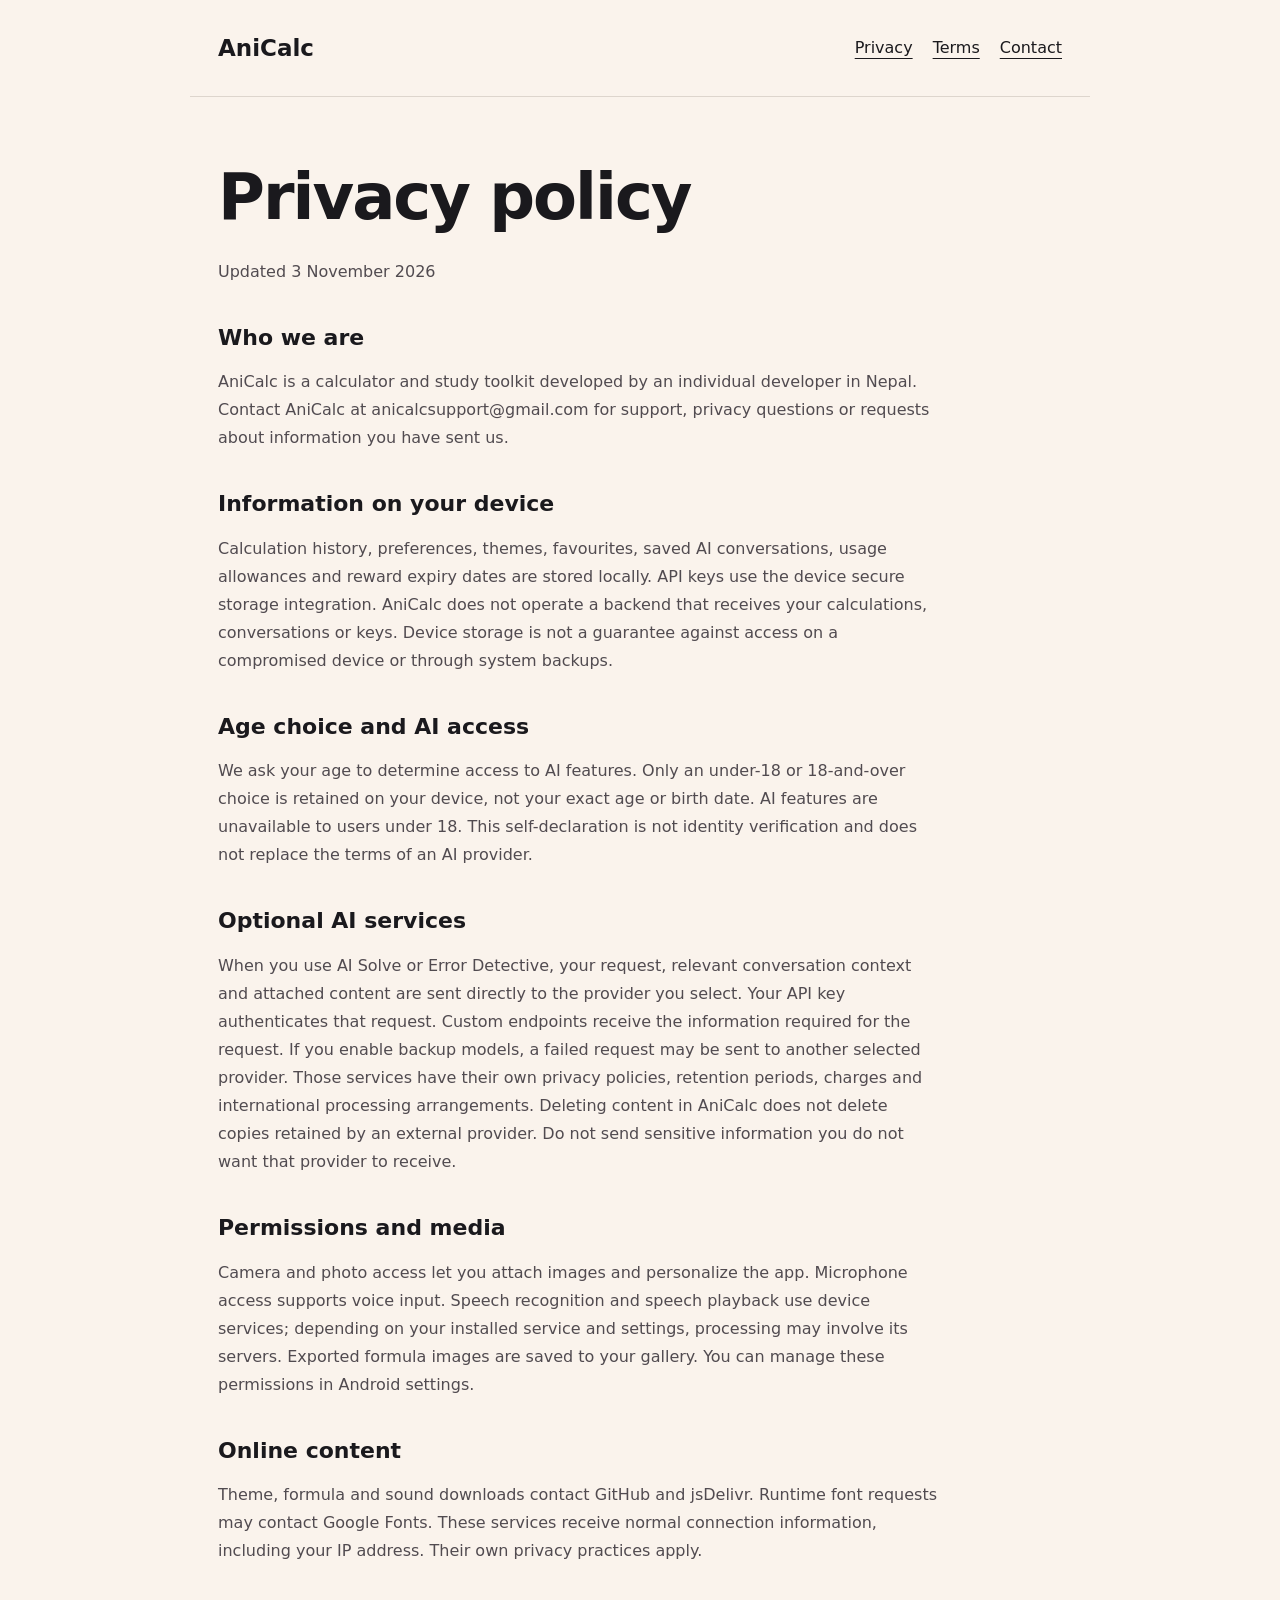
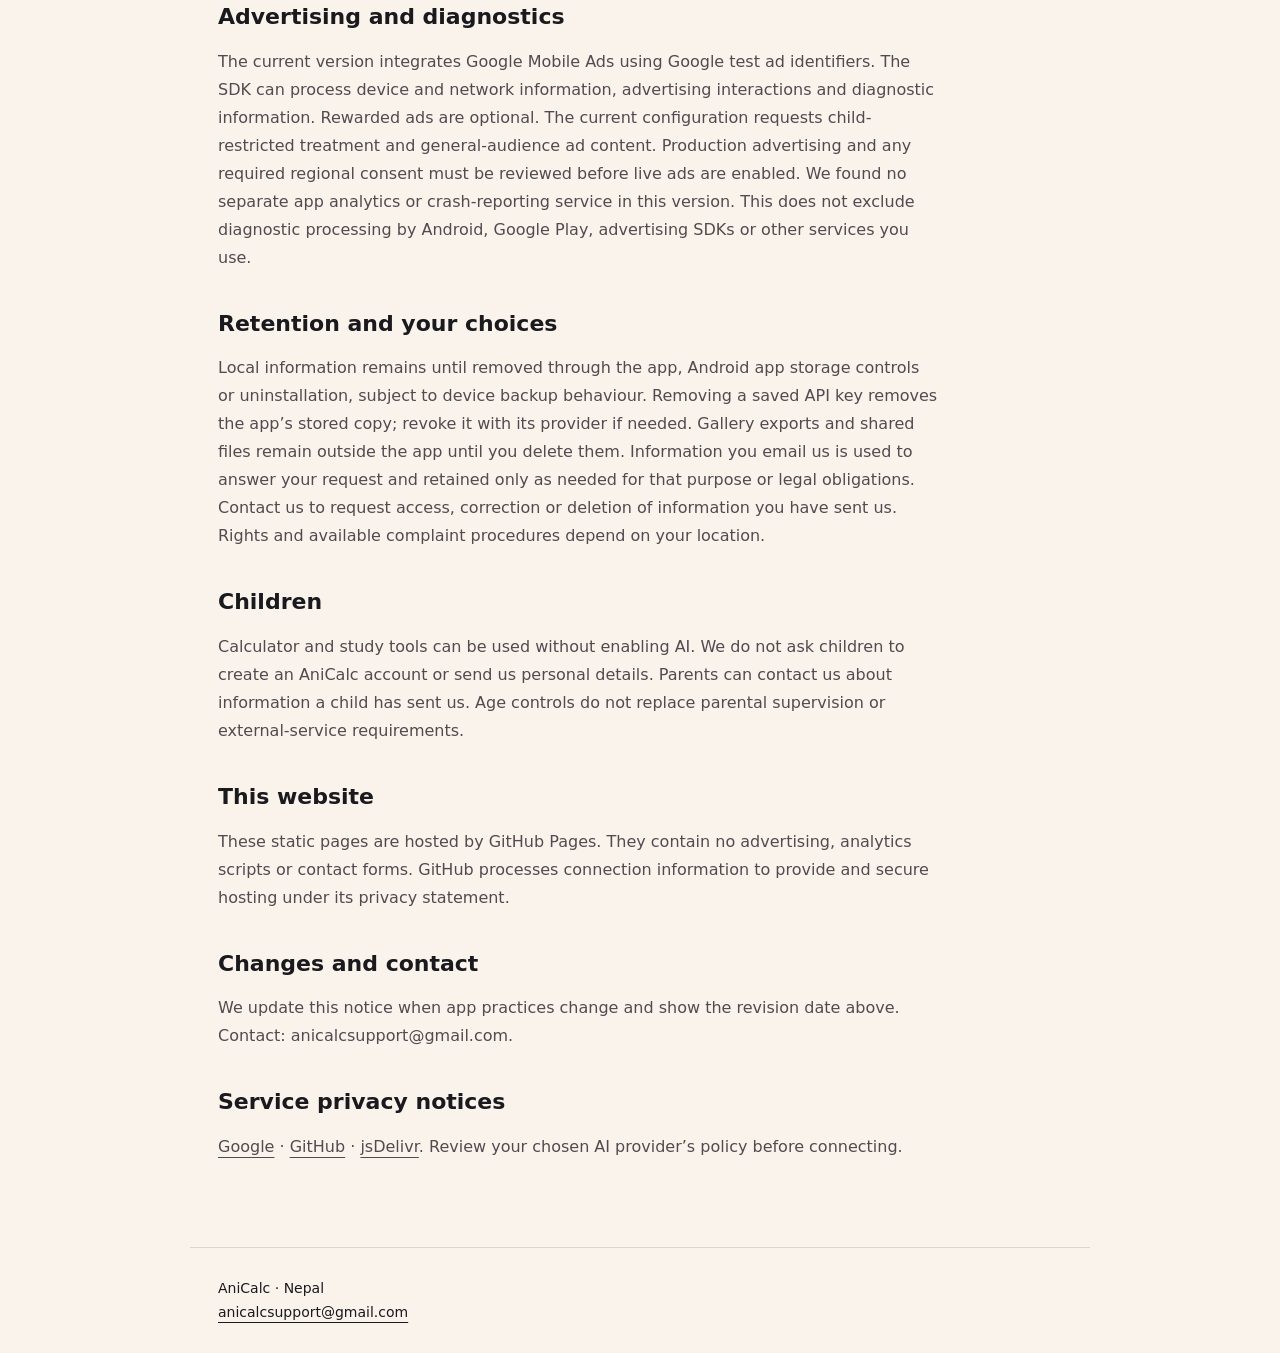
==== privacy.html @ 3dc08ce0 "Publish AniCalc legal and support pages" ====
<!doctype html><html lang="en"><head><meta charset="utf-8"><meta name="viewport" content="width=device-width,initial-scale=1"><title>Privacy policy | AniCalc</title><meta name="description" content="AniCalc privacy, terms and support"><link rel="stylesheet" href="style.css"></head><body><header><a href="index.html">AniCalc</a><nav aria-label="Main"><a href="privacy.html">Privacy</a><a href="terms.html">Terms</a><a href="mailto:anicalcsupport@gmail.com">Contact</a></nav></header><main><h1>Privacy policy</h1><p>Updated 3 November 2026</p><section><h2>Who we are</h2><p>AniCalc is a calculator and study toolkit developed by an individual developer in Nepal. Contact AniCalc at anicalcsupport@gmail.com for support, privacy questions or requests about information you have sent us.</p></section><section><h2>Information on your device</h2><p>Calculation history, preferences, themes, favourites, saved AI conversations, usage allowances and reward expiry dates are stored locally. API keys use the device secure storage integration. AniCalc does not operate a backend that receives your calculations, conversations or keys. Device storage is not a guarantee against access on a compromised device or through system backups.</p></section><section><h2>Age choice and AI access</h2><p>We ask your age to determine access to AI features. Only an under-18 or 18-and-over choice is retained on your device, not your exact age or birth date. AI features are unavailable to users under 18. This self-declaration is not identity verification and does not replace the terms of an AI provider.</p></section><section><h2>Optional AI services</h2><p>When you use AI Solve or Error Detective, your request, relevant conversation context and attached content are sent directly to the provider you select. Your API key authenticates that request. Custom endpoints receive the information required for the request. If you enable backup models, a failed request may be sent to another selected provider. Those services have their own privacy policies, retention periods, charges and international processing arrangements. Deleting content in AniCalc does not delete copies retained by an external provider. Do not send sensitive information you do not want that provider to receive.</p></section><section><h2>Permissions and media</h2><p>Camera and photo access let you attach images and personalize the app. Microphone access supports voice input. Speech recognition and speech playback use device services; depending on your installed service and settings, processing may involve its servers. Exported formula images are saved to your gallery. You can manage these permissions in Android settings.</p></section><section><h2>Online content</h2><p>Theme, formula and sound downloads contact GitHub and jsDelivr. Runtime font requests may contact Google Fonts. These services receive normal connection information, including your IP address. Their own privacy practices apply.</p></section><section><h2>Advertising and diagnostics</h2><p>The current version integrates Google Mobile Ads using Google test ad identifiers. The SDK can process device and network information, advertising interactions and diagnostic information. Rewarded ads are optional. The current configuration requests child-restricted treatment and general-audience ad content. Production advertising and any required regional consent must be reviewed before live ads are enabled. We found no separate app analytics or crash-reporting service in this version. This does not exclude diagnostic processing by Android, Google Play, advertising SDKs or other services you use.</p></section><section><h2>Retention and your choices</h2><p>Local information remains until removed through the app, Android app storage controls or uninstallation, subject to device backup behaviour. Removing a saved API key removes the app’s stored copy; revoke it with its provider if needed. Gallery exports and shared files remain outside the app until you delete them. Information you email us is used to answer your request and retained only as needed for that purpose or legal obligations. Contact us to request access, correction or deletion of information you have sent us. Rights and available complaint procedures depend on your location.</p></section><section><h2>Children</h2><p>Calculator and study tools can be used without enabling AI. We do not ask children to create an AniCalc account or send us personal details. Parents can contact us about information a child has sent us. Age controls do not replace parental supervision or external-service requirements.</p></section><section><h2>This website</h2><p>These static pages are hosted by GitHub Pages. They contain no advertising, analytics scripts or contact forms. GitHub processes connection information to provide and secure hosting under its privacy statement.</p></section><section><h2>Changes and contact</h2><p>We update this notice when app practices change and show the revision date above. Contact: anicalcsupport@gmail.com.</p></section><h2>Service privacy notices</h2><p><a href="https://policies.google.com/privacy">Google</a> · <a href="https://docs.github.com/en/site-policy/privacy-policies/github-general-privacy-statement">GitHub</a> · <a href="https://www.jsdelivr.com/terms/privacy-policy">jsDelivr</a>. Review your chosen AI provider’s policy before connecting.</p></main><footer>AniCalc · Nepal<br><a href="mailto:anicalcsupport@gmail.com">anicalcsupport@gmail.com</a></footer></body></html>
---- style.css ----
*{box-sizing:border-box}body{margin:0;background:#faf3ec;color:#1a191d;font-family:system-ui,-apple-system,Segoe UI,sans-serif;line-height:1.75}header,main,footer{max-width:900px;margin:auto;padding:28px}header{display:flex;align-items:center;justify-content:space-between;border-bottom:1px solid #ddd5cd;gap:24px}nav{display:flex;gap:20px;flex-wrap:wrap}a{color:inherit;text-underline-offset:5px}header>a{font-size:23px;font-weight:750;text-decoration:none}main{padding-top:65px;padding-bottom:70px}h1{font-size:clamp(36px,7vw,64px);line-height:1.1;letter-spacing:-2px;margin:0 0 25px}h2{font-size:22px;line-height:1.3;margin:38px 0 12px}p{max-width:720px;color:#514b50}footer{font-size:14px;border-top:1px solid #ddd5cd}.cards{display:grid;grid-template-columns:repeat(auto-fit,minmax(230px,1fr));gap:20px;margin-top:40px}.card{display:block;border:1px solid #ddd5cd;border-radius:22px;padding:28px;text-decoration:none;background:#fffaf5}.card:hover{border-color:#1a191d}.card h2{margin:0}a:focus-visible{outline:3px solid #514b50;outline-offset:6px}@media(max-width:480px){header{align-items:flex-start;flex-direction:column}main{padding-top:40px}}
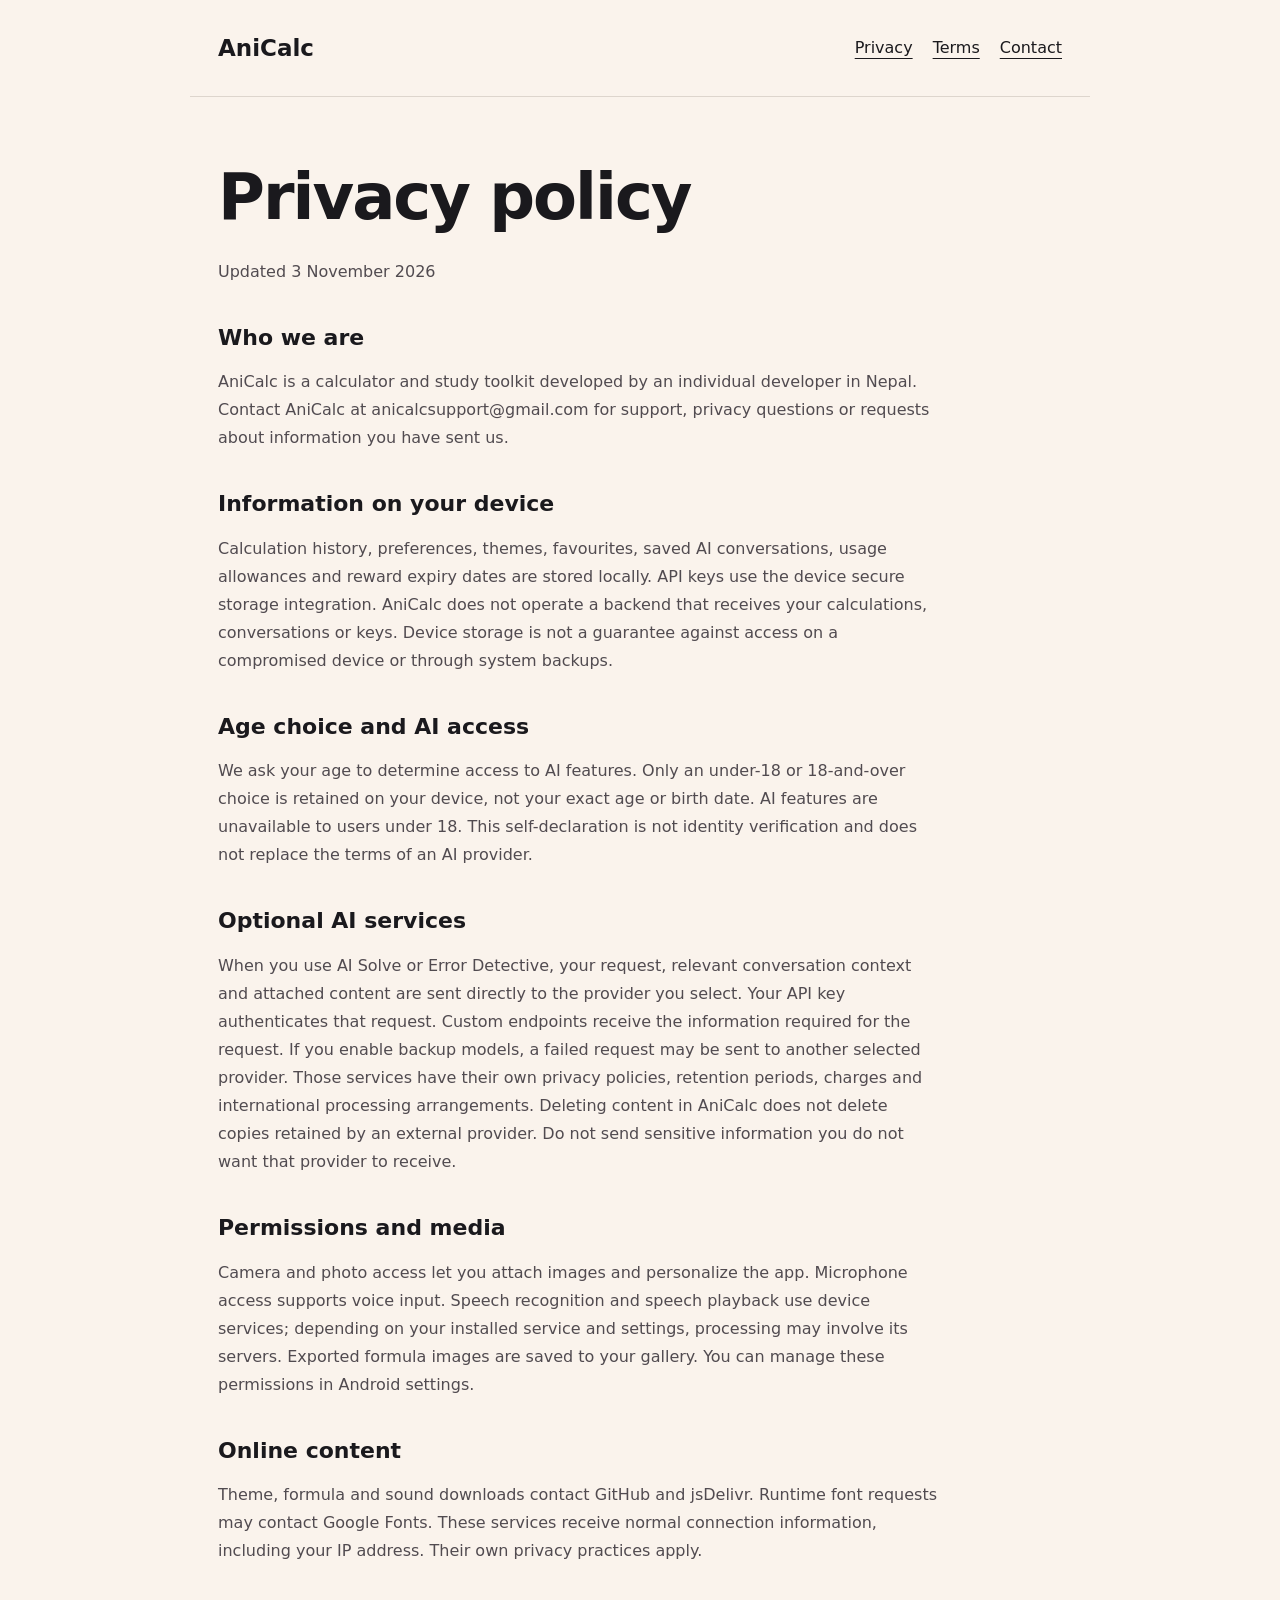
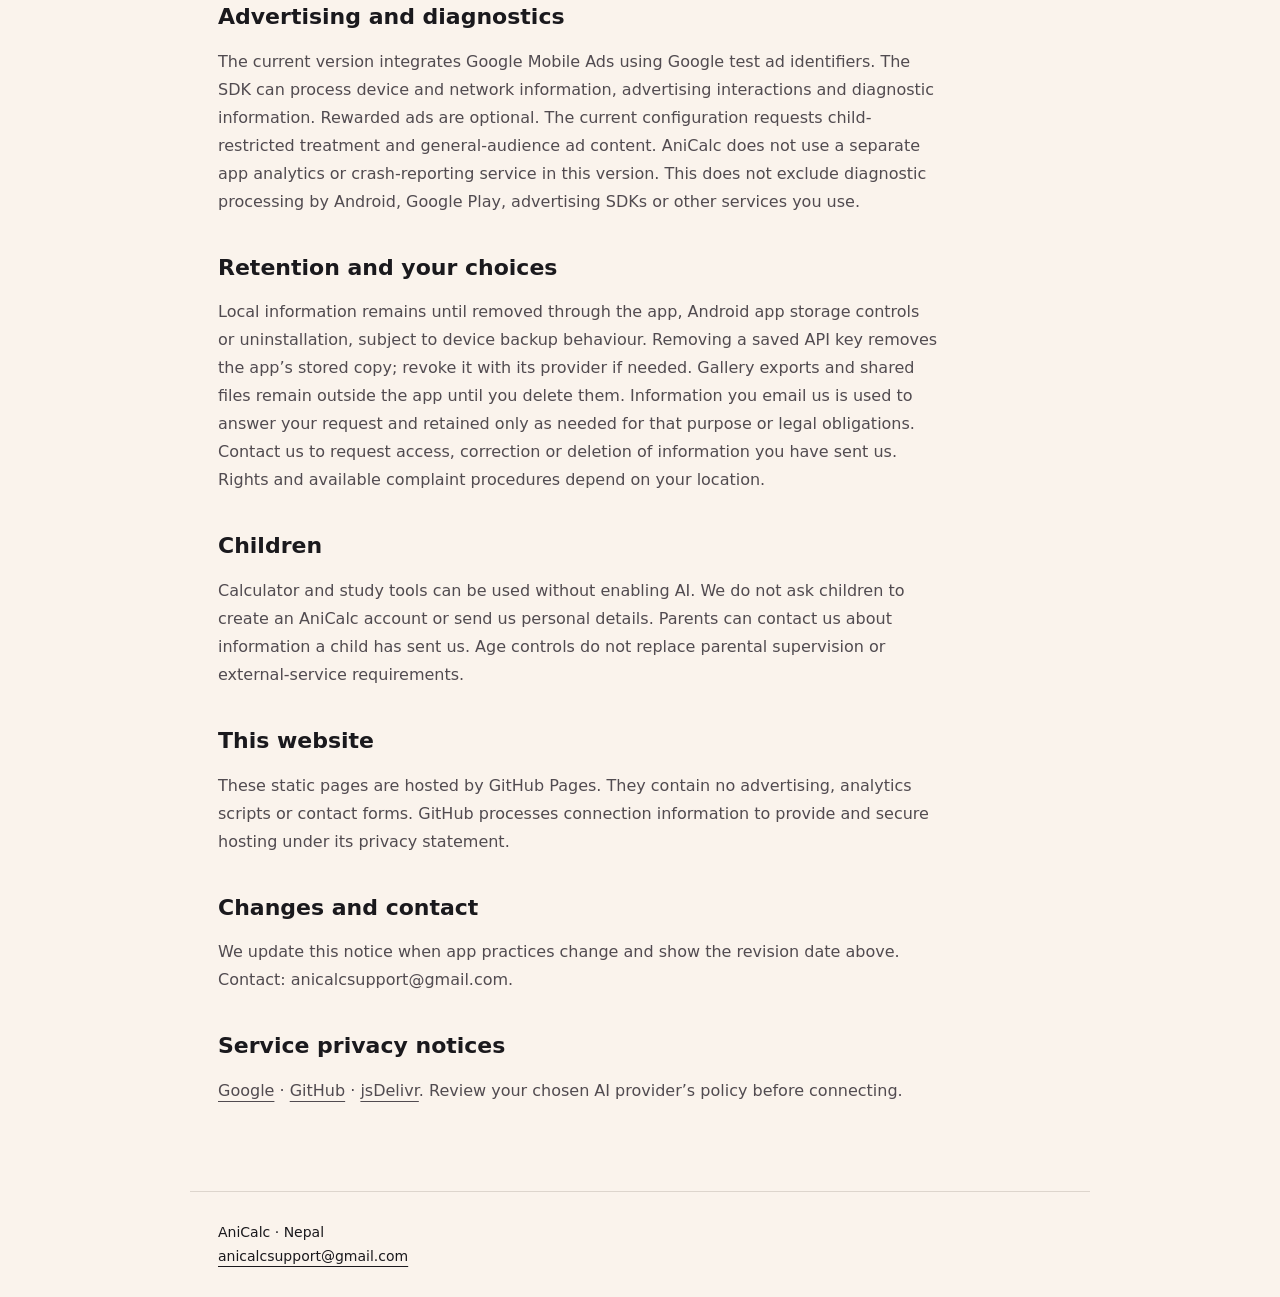
==== commit 73e2385a: "Clarify current analytics and advertising disclosures" ====
--- a/privacy.html
+++ b/privacy.html
@@ -1 +1 @@
-<!doctype html><html lang="en"><head><meta charset="utf-8"><meta name="viewport" content="width=device-width,initial-scale=1"><title>Privacy policy | AniCalc</title><meta name="description" content="AniCalc privacy, terms and support"><link rel="stylesheet" href="style.css"></head><body><header><a href="index.html">AniCalc</a><nav aria-label="Main"><a href="privacy.html">Privacy</a><a href="terms.html">Terms</a><a href="mailto:anicalcsupport@gmail.com">Contact</a></nav></header><main><h1>Privacy policy</h1><p>Updated 3 November 2026</p><section><h2>Who we are</h2><p>AniCalc is a calculator and study toolkit developed by an individual developer in Nepal. Contact AniCalc at anicalcsupport@gmail.com for support, privacy questions or requests about information you have sent us.</p></section><section><h2>Information on your device</h2><p>Calculation history, preferences, themes, favourites, saved AI conversations, usage allowances and reward expiry dates are stored locally. API keys use the device secure storage integration. AniCalc does not operate a backend that receives your calculations, conversations or keys. Device storage is not a guarantee against access on a compromised device or through system backups.</p></section><section><h2>Age choice and AI access</h2><p>We ask your age to determine access to AI features. Only an under-18 or 18-and-over choice is retained on your device, not your exact age or birth date. AI features are unavailable to users under 18. This self-declaration is not identity verification and does not replace the terms of an AI provider.</p></section><section><h2>Optional AI services</h2><p>When you use AI Solve or Error Detective, your request, relevant conversation context and attached content are sent directly to the provider you select. Your API key authenticates that request. Custom endpoints receive the information required for the request. If you enable backup models, a failed request may be sent to another selected provider. Those services have their own privacy policies, retention periods, charges and international processing arrangements. Deleting content in AniCalc does not delete copies retained by an external provider. Do not send sensitive information you do not want that provider to receive.</p></section><section><h2>Permissions and media</h2><p>Camera and photo access let you attach images and personalize the app. Microphone access supports voice input. Speech recognition and speech playback use device services; depending on your installed service and settings, processing may involve its servers. Exported formula images are saved to your gallery. You can manage these permissions in Android settings.</p></section><section><h2>Online content</h2><p>Theme, formula and sound downloads contact GitHub and jsDelivr. Runtime font requests may contact Google Fonts. These services receive normal connection information, including your IP address. Their own privacy practices apply.</p></section><section><h2>Advertising and diagnostics</h2><p>The current version integrates Google Mobile Ads using Google test ad identifiers. The SDK can process device and network information, advertising interactions and diagnostic information. Rewarded ads are optional. The current configuration requests child-restricted treatment and general-audience ad content. Production advertising and any required regional consent must be reviewed before live ads are enabled. We found no separate app analytics or crash-reporting service in this version. This does not exclude diagnostic processing by Android, Google Play, advertising SDKs or other services you use.</p></section><section><h2>Retention and your choices</h2><p>Local information remains until removed through the app, Android app storage controls or uninstallation, subject to device backup behaviour. Removing a saved API key removes the app’s stored copy; revoke it with its provider if needed. Gallery exports and shared files remain outside the app until you delete them. Information you email us is used to answer your request and retained only as needed for that purpose or legal obligations. Contact us to request access, correction or deletion of information you have sent us. Rights and available complaint procedures depend on your location.</p></section><section><h2>Children</h2><p>Calculator and study tools can be used without enabling AI. We do not ask children to create an AniCalc account or send us personal details. Parents can contact us about information a child has sent us. Age controls do not replace parental supervision or external-service requirements.</p></section><section><h2>This website</h2><p>These static pages are hosted by GitHub Pages. They contain no advertising, analytics scripts or contact forms. GitHub processes connection information to provide and secure hosting under its privacy statement.</p></section><section><h2>Changes and contact</h2><p>We update this notice when app practices change and show the revision date above. Contact: anicalcsupport@gmail.com.</p></section><h2>Service privacy notices</h2><p><a href="https://policies.google.com/privacy">Google</a> · <a href="https://docs.github.com/en/site-policy/privacy-policies/github-general-privacy-statement">GitHub</a> · <a href="https://www.jsdelivr.com/terms/privacy-policy">jsDelivr</a>. Review your chosen AI provider’s policy before connecting.</p></main><footer>AniCalc · Nepal<br><a href="mailto:anicalcsupport@gmail.com">anicalcsupport@gmail.com</a></footer></body></html>+<!doctype html><html lang="en"><head><meta charset="utf-8"><meta name="viewport" content="width=device-width,initial-scale=1"><title>Privacy policy | AniCalc</title><meta name="description" content="AniCalc privacy, terms and support"><link rel="stylesheet" href="style.css"></head><body><header><a href="index.html">AniCalc</a><nav aria-label="Main"><a href="privacy.html">Privacy</a><a href="terms.html">Terms</a><a href="mailto:anicalcsupport@gmail.com">Contact</a></nav></header><main><h1>Privacy policy</h1><p>Updated 3 November 2026</p><section><h2>Who we are</h2><p>AniCalc is a calculator and study toolkit developed by an individual developer in Nepal. Contact AniCalc at anicalcsupport@gmail.com for support, privacy questions or requests about information you have sent us.</p></section><section><h2>Information on your device</h2><p>Calculation history, preferences, themes, favourites, saved AI conversations, usage allowances and reward expiry dates are stored locally. API keys use the device secure storage integration. AniCalc does not operate a backend that receives your calculations, conversations or keys. Device storage is not a guarantee against access on a compromised device or through system backups.</p></section><section><h2>Age choice and AI access</h2><p>We ask your age to determine access to AI features. Only an under-18 or 18-and-over choice is retained on your device, not your exact age or birth date. AI features are unavailable to users under 18. This self-declaration is not identity verification and does not replace the terms of an AI provider.</p></section><section><h2>Optional AI services</h2><p>When you use AI Solve or Error Detective, your request, relevant conversation context and attached content are sent directly to the provider you select. Your API key authenticates that request. Custom endpoints receive the information required for the request. If you enable backup models, a failed request may be sent to another selected provider. Those services have their own privacy policies, retention periods, charges and international processing arrangements. Deleting content in AniCalc does not delete copies retained by an external provider. Do not send sensitive information you do not want that provider to receive.</p></section><section><h2>Permissions and media</h2><p>Camera and photo access let you attach images and personalize the app. Microphone access supports voice input. Speech recognition and speech playback use device services; depending on your installed service and settings, processing may involve its servers. Exported formula images are saved to your gallery. You can manage these permissions in Android settings.</p></section><section><h2>Online content</h2><p>Theme, formula and sound downloads contact GitHub and jsDelivr. Runtime font requests may contact Google Fonts. These services receive normal connection information, including your IP address. Their own privacy practices apply.</p></section><section><h2>Advertising and diagnostics</h2><p>The current version integrates Google Mobile Ads using Google test ad identifiers. The SDK can process device and network information, advertising interactions and diagnostic information. Rewarded ads are optional. The current configuration requests child-restricted treatment and general-audience ad content. AniCalc does not use a separate app analytics or crash-reporting service in this version. This does not exclude diagnostic processing by Android, Google Play, advertising SDKs or other services you use.</p></section><section><h2>Retention and your choices</h2><p>Local information remains until removed through the app, Android app storage controls or uninstallation, subject to device backup behaviour. Removing a saved API key removes the app’s stored copy; revoke it with its provider if needed. Gallery exports and shared files remain outside the app until you delete them. Information you email us is used to answer your request and retained only as needed for that purpose or legal obligations. Contact us to request access, correction or deletion of information you have sent us. Rights and available complaint procedures depend on your location.</p></section><section><h2>Children</h2><p>Calculator and study tools can be used without enabling AI. We do not ask children to create an AniCalc account or send us personal details. Parents can contact us about information a child has sent us. Age controls do not replace parental supervision or external-service requirements.</p></section><section><h2>This website</h2><p>These static pages are hosted by GitHub Pages. They contain no advertising, analytics scripts or contact forms. GitHub processes connection information to provide and secure hosting under its privacy statement.</p></section><section><h2>Changes and contact</h2><p>We update this notice when app practices change and show the revision date above. Contact: anicalcsupport@gmail.com.</p></section><h2>Service privacy notices</h2><p><a href="https://policies.google.com/privacy">Google</a> · <a href="https://docs.github.com/en/site-policy/privacy-policies/github-general-privacy-statement">GitHub</a> · <a href="https://www.jsdelivr.com/terms/privacy-policy">jsDelivr</a>. Review your chosen AI provider’s policy before connecting.</p></main><footer>AniCalc · Nepal<br><a href="mailto:anicalcsupport@gmail.com">anicalcsupport@gmail.com</a></footer></body></html>
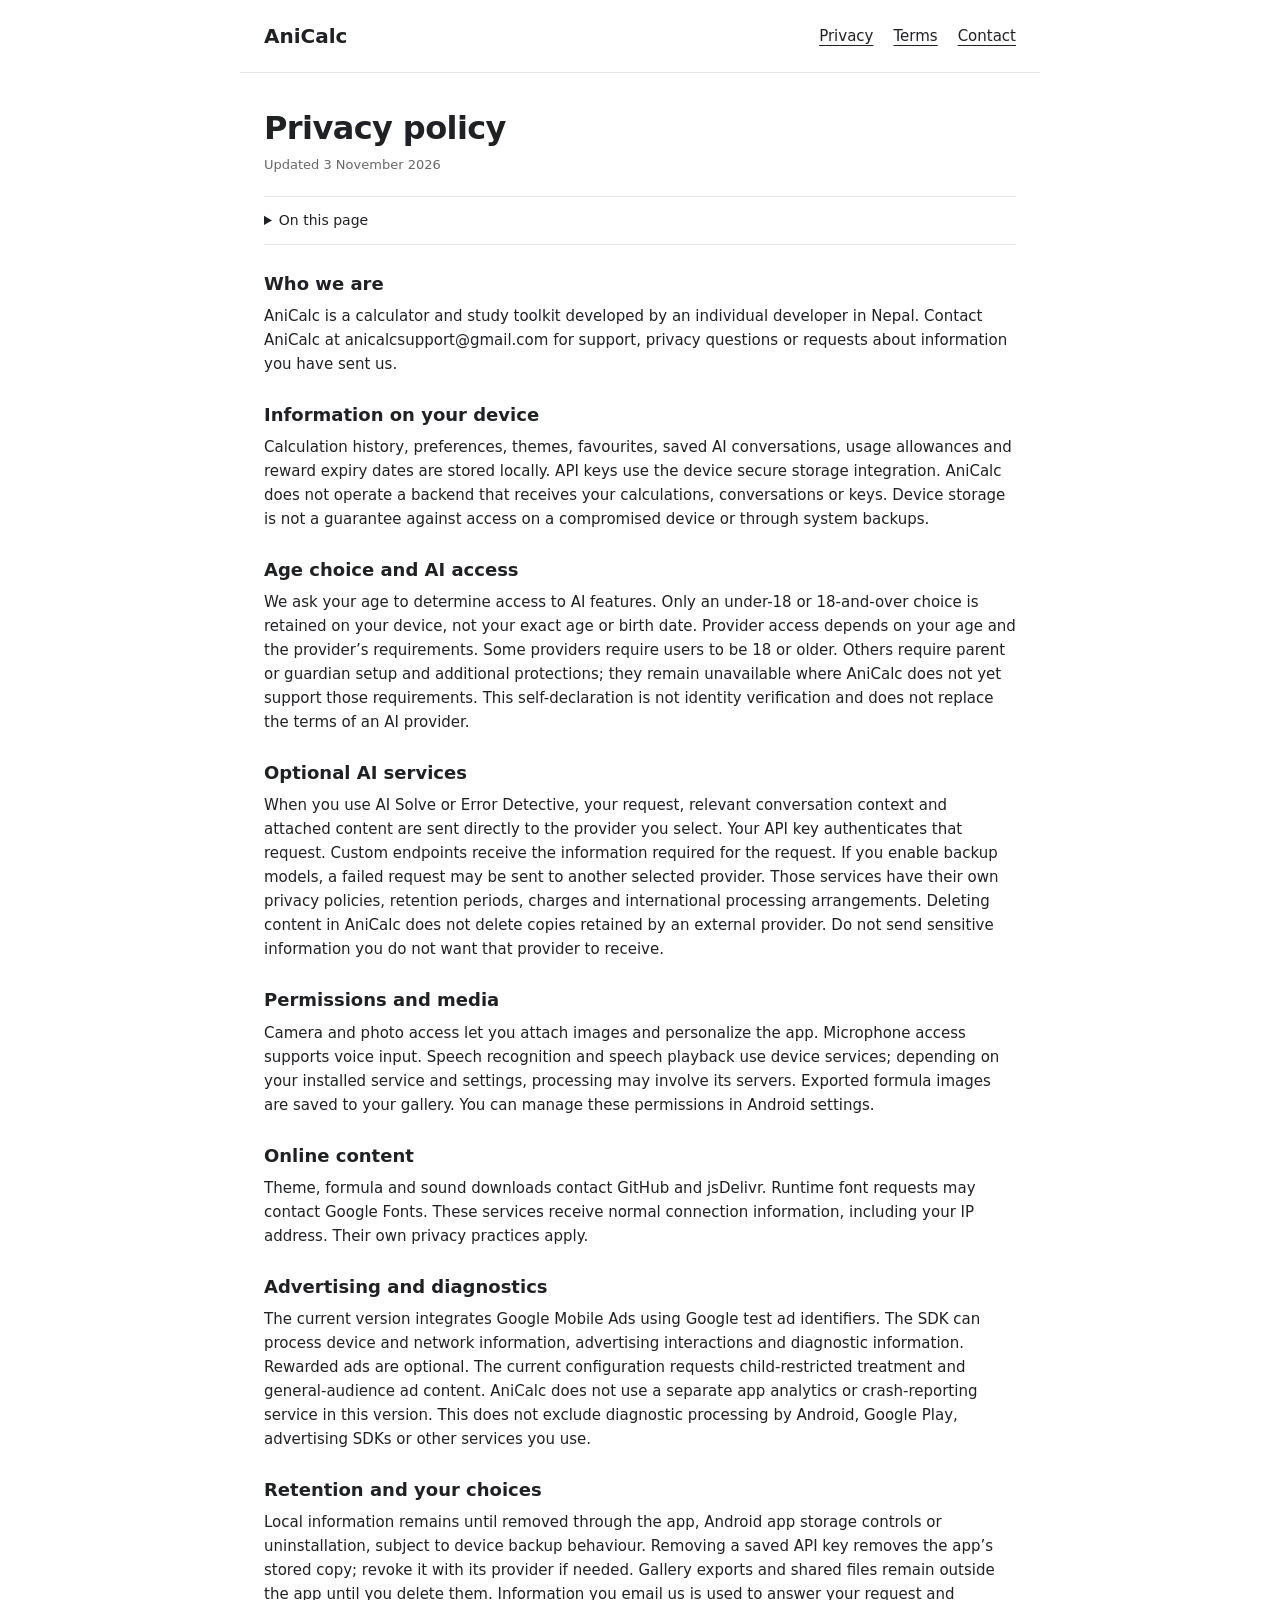
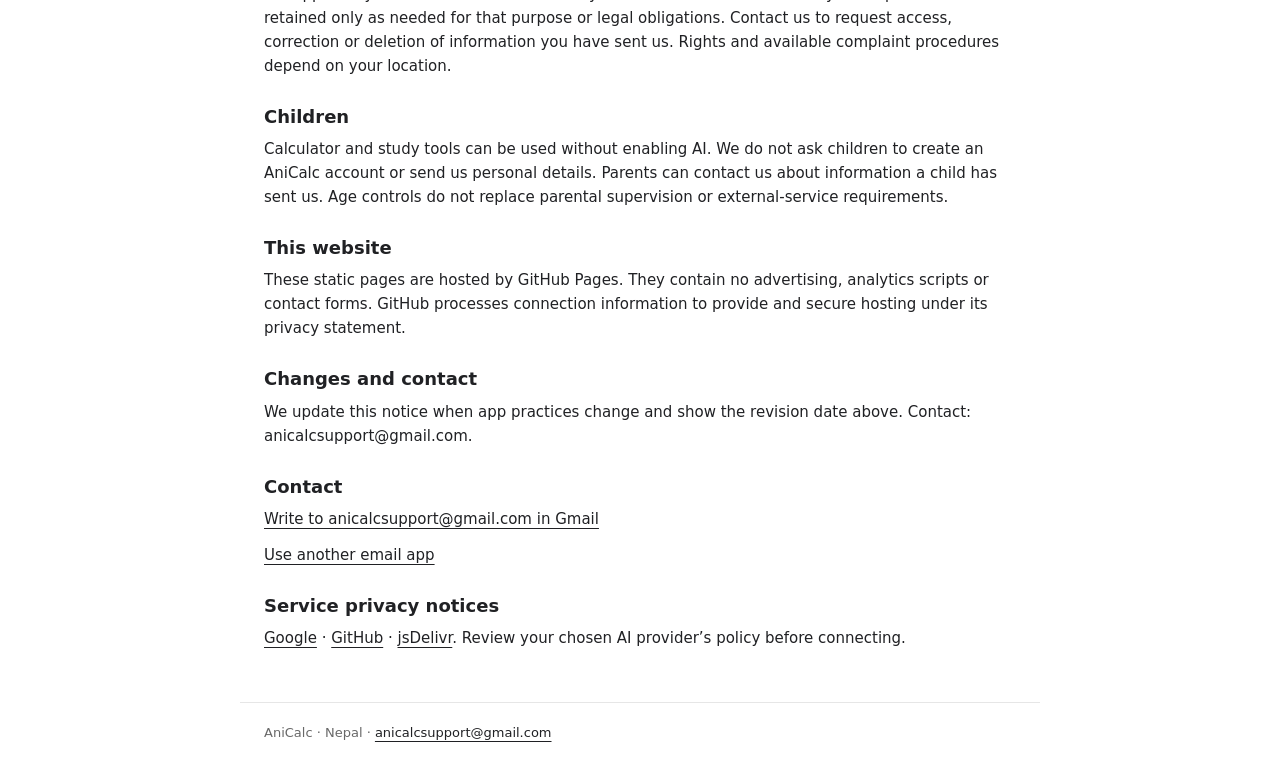
==== commit e4613f55: "Simplify legal documents and add prefilled Gmail contact links" ====
--- a/privacy.html
+++ b/privacy.html
@@ -1 +1 @@
-<!doctype html><html lang="en"><head><meta charset="utf-8"><meta name="viewport" content="width=device-width,initial-scale=1"><title>Privacy policy | AniCalc</title><meta name="description" content="AniCalc privacy, terms and support"><link rel="stylesheet" href="style.css"></head><body><header><a href="index.html">AniCalc</a><nav aria-label="Main"><a href="privacy.html">Privacy</a><a href="terms.html">Terms</a><a href="mailto:anicalcsupport@gmail.com">Contact</a></nav></header><main><h1>Privacy policy</h1><p>Updated 3 November 2026</p><section><h2>Who we are</h2><p>AniCalc is a calculator and study toolkit developed by an individual developer in Nepal. Contact AniCalc at anicalcsupport@gmail.com for support, privacy questions or requests about information you have sent us.</p></section><section><h2>Information on your device</h2><p>Calculation history, preferences, themes, favourites, saved AI conversations, usage allowances and reward expiry dates are stored locally. API keys use the device secure storage integration. AniCalc does not operate a backend that receives your calculations, conversations or keys. Device storage is not a guarantee against access on a compromised device or through system backups.</p></section><section><h2>Age choice and AI access</h2><p>We ask your age to determine access to AI features. Only an under-18 or 18-and-over choice is retained on your device, not your exact age or birth date. AI features are unavailable to users under 18. This self-declaration is not identity verification and does not replace the terms of an AI provider.</p></section><section><h2>Optional AI services</h2><p>When you use AI Solve or Error Detective, your request, relevant conversation context and attached content are sent directly to the provider you select. Your API key authenticates that request. Custom endpoints receive the information required for the request. If you enable backup models, a failed request may be sent to another selected provider. Those services have their own privacy policies, retention periods, charges and international processing arrangements. Deleting content in AniCalc does not delete copies retained by an external provider. Do not send sensitive information you do not want that provider to receive.</p></section><section><h2>Permissions and media</h2><p>Camera and photo access let you attach images and personalize the app. Microphone access supports voice input. Speech recognition and speech playback use device services; depending on your installed service and settings, processing may involve its servers. Exported formula images are saved to your gallery. You can manage these permissions in Android settings.</p></section><section><h2>Online content</h2><p>Theme, formula and sound downloads contact GitHub and jsDelivr. Runtime font requests may contact Google Fonts. These services receive normal connection information, including your IP address. Their own privacy practices apply.</p></section><section><h2>Advertising and diagnostics</h2><p>The current version integrates Google Mobile Ads using Google test ad identifiers. The SDK can process device and network information, advertising interactions and diagnostic information. Rewarded ads are optional. The current configuration requests child-restricted treatment and general-audience ad content. AniCalc does not use a separate app analytics or crash-reporting service in this version. This does not exclude diagnostic processing by Android, Google Play, advertising SDKs or other services you use.</p></section><section><h2>Retention and your choices</h2><p>Local information remains until removed through the app, Android app storage controls or uninstallation, subject to device backup behaviour. Removing a saved API key removes the app’s stored copy; revoke it with its provider if needed. Gallery exports and shared files remain outside the app until you delete them. Information you email us is used to answer your request and retained only as needed for that purpose or legal obligations. Contact us to request access, correction or deletion of information you have sent us. Rights and available complaint procedures depend on your location.</p></section><section><h2>Children</h2><p>Calculator and study tools can be used without enabling AI. We do not ask children to create an AniCalc account or send us personal details. Parents can contact us about information a child has sent us. Age controls do not replace parental supervision or external-service requirements.</p></section><section><h2>This website</h2><p>These static pages are hosted by GitHub Pages. They contain no advertising, analytics scripts or contact forms. GitHub processes connection information to provide and secure hosting under its privacy statement.</p></section><section><h2>Changes and contact</h2><p>We update this notice when app practices change and show the revision date above. Contact: anicalcsupport@gmail.com.</p></section><h2>Service privacy notices</h2><p><a href="https://policies.google.com/privacy">Google</a> · <a href="https://docs.github.com/en/site-policy/privacy-policies/github-general-privacy-statement">GitHub</a> · <a href="https://www.jsdelivr.com/terms/privacy-policy">jsDelivr</a>. Review your chosen AI provider’s policy before connecting.</p></main><footer>AniCalc · Nepal<br><a href="mailto:anicalcsupport@gmail.com">anicalcsupport@gmail.com</a></footer></body></html>+<!doctype html><html lang="en"><head><meta charset="utf-8"><meta name="viewport" content="width=device-width,initial-scale=1"><meta name="description" content="AniCalc privacy policy, terms of service and contact details"><title>Privacy policy | AniCalc</title><link rel="stylesheet" href="style.css"></head><body><header><a href="index.html">AniCalc</a><nav aria-label="Main navigation"><a href="privacy.html">Privacy</a><a href="terms.html">Terms</a><a href="index.html#contact">Contact</a></nav></header><main><h1>Privacy policy</h1><p class="date">Updated 3 November 2026</p><details class="contents"><summary>On this page</summary><nav class="toc" aria-label="On this page"><a href="#section-0">Who we are</a><a href="#section-1">Information on your device</a><a href="#section-2">Age choice and AI access</a><a href="#section-3">Optional AI services</a><a href="#section-4">Permissions and media</a><a href="#section-5">Online content</a><a href="#section-6">Advertising and diagnostics</a><a href="#section-7">Retention and your choices</a><a href="#section-8">Children</a><a href="#section-9">This website</a><a href="#section-10">Changes and contact</a></nav></details><section id="section-0"><h2>Who we are</h2><p>AniCalc is a calculator and study toolkit developed by an individual developer in Nepal. Contact AniCalc at anicalcsupport@gmail.com for support, privacy questions or requests about information you have sent us.</p></section><section id="section-1"><h2>Information on your device</h2><p>Calculation history, preferences, themes, favourites, saved AI conversations, usage allowances and reward expiry dates are stored locally. API keys use the device secure storage integration. AniCalc does not operate a backend that receives your calculations, conversations or keys. Device storage is not a guarantee against access on a compromised device or through system backups.</p></section><section id="section-2"><h2>Age choice and AI access</h2><p>We ask your age to determine access to AI features. Only an under-18 or 18-and-over choice is retained on your device, not your exact age or birth date. Provider access depends on your age and the provider’s requirements. Some providers require users to be 18 or older. Others require parent or guardian setup and additional protections; they remain unavailable where AniCalc does not yet support those requirements. This self-declaration is not identity verification and does not replace the terms of an AI provider.</p></section><section id="section-3"><h2>Optional AI services</h2><p>When you use AI Solve or Error Detective, your request, relevant conversation context and attached content are sent directly to the provider you select. Your API key authenticates that request. Custom endpoints receive the information required for the request. If you enable backup models, a failed request may be sent to another selected provider. Those services have their own privacy policies, retention periods, charges and international processing arrangements. Deleting content in AniCalc does not delete copies retained by an external provider. Do not send sensitive information you do not want that provider to receive.</p></section><section id="section-4"><h2>Permissions and media</h2><p>Camera and photo access let you attach images and personalize the app. Microphone access supports voice input. Speech recognition and speech playback use device services; depending on your installed service and settings, processing may involve its servers. Exported formula images are saved to your gallery. You can manage these permissions in Android settings.</p></section><section id="section-5"><h2>Online content</h2><p>Theme, formula and sound downloads contact GitHub and jsDelivr. Runtime font requests may contact Google Fonts. These services receive normal connection information, including your IP address. Their own privacy practices apply.</p></section><section id="section-6"><h2>Advertising and diagnostics</h2><p>The current version integrates Google Mobile Ads using Google test ad identifiers. The SDK can process device and network information, advertising interactions and diagnostic information. Rewarded ads are optional. The current configuration requests child-restricted treatment and general-audience ad content. AniCalc does not use a separate app analytics or crash-reporting service in this version. This does not exclude diagnostic processing by Android, Google Play, advertising SDKs or other services you use.</p></section><section id="section-7"><h2>Retention and your choices</h2><p>Local information remains until removed through the app, Android app storage controls or uninstallation, subject to device backup behaviour. Removing a saved API key removes the app’s stored copy; revoke it with its provider if needed. Gallery exports and shared files remain outside the app until you delete them. Information you email us is used to answer your request and retained only as needed for that purpose or legal obligations. Contact us to request access, correction or deletion of information you have sent us. Rights and available complaint procedures depend on your location.</p></section><section id="section-8"><h2>Children</h2><p>Calculator and study tools can be used without enabling AI. We do not ask children to create an AniCalc account or send us personal details. Parents can contact us about information a child has sent us. Age controls do not replace parental supervision or external-service requirements.</p></section><section id="section-9"><h2>This website</h2><p>These static pages are hosted by GitHub Pages. They contain no advertising, analytics scripts or contact forms. GitHub processes connection information to provide and secure hosting under its privacy statement.</p></section><section id="section-10"><h2>Changes and contact</h2><p>We update this notice when app practices change and show the revision date above. Contact: anicalcsupport@gmail.com.</p></section><h2>Contact</h2><p><a href="https://mail.google.com/mail/?view=cm&amp;fs=1&amp;to=anicalcsupport%40gmail.com&amp;su=AniCalc%20support" target="_blank" rel="noopener">Write to anicalcsupport@gmail.com in Gmail</a></p><p><a href="mailto:anicalcsupport@gmail.com?subject=AniCalc%20support">Use another email app</a></p><h2>Service privacy notices</h2><p><a href="https://policies.google.com/privacy">Google</a> · <a href="https://docs.github.com/en/site-policy/privacy-policies/github-general-privacy-statement">GitHub</a> · <a href="https://www.jsdelivr.com/terms/privacy-policy">jsDelivr</a>. Review your chosen AI provider’s policy before connecting.</p></main><footer>AniCalc · Nepal · <a href="https://mail.google.com/mail/?view=cm&amp;fs=1&amp;to=anicalcsupport%40gmail.com&amp;su=AniCalc%20support" target="_blank" rel="noopener">anicalcsupport@gmail.com</a></footer></body></html>
--- a/style.css
+++ b/style.css
@@ -1 +1 @@
-*{box-sizing:border-box}body{margin:0;background:#faf3ec;color:#1a191d;font-family:system-ui,-apple-system,Segoe UI,sans-serif;line-height:1.75}header,main,footer{max-width:900px;margin:auto;padding:28px}header{display:flex;align-items:center;justify-content:space-between;border-bottom:1px solid #ddd5cd;gap:24px}nav{display:flex;gap:20px;flex-wrap:wrap}a{color:inherit;text-underline-offset:5px}header>a{font-size:23px;font-weight:750;text-decoration:none}main{padding-top:65px;padding-bottom:70px}h1{font-size:clamp(36px,7vw,64px);line-height:1.1;letter-spacing:-2px;margin:0 0 25px}h2{font-size:22px;line-height:1.3;margin:38px 0 12px}p{max-width:720px;color:#514b50}footer{font-size:14px;border-top:1px solid #ddd5cd}.cards{display:grid;grid-template-columns:repeat(auto-fit,minmax(230px,1fr));gap:20px;margin-top:40px}.card{display:block;border:1px solid #ddd5cd;border-radius:22px;padding:28px;text-decoration:none;background:#fffaf5}.card:hover{border-color:#1a191d}.card h2{margin:0}a:focus-visible{outline:3px solid #514b50;outline-offset:6px}@media(max-width:480px){header{align-items:flex-start;flex-direction:column}main{padding-top:40px}}+*{box-sizing:border-box}body{margin:0;background:#fff;color:#202124;font:15px/1.6 system-ui,-apple-system,Segoe UI,sans-serif}header,main,footer{max-width:800px;margin:auto;padding:20px 24px}header{display:flex;align-items:center;justify-content:space-between;gap:24px;border-bottom:1px solid #e6e6e6}header>a{font-size:20px;font-weight:650;text-decoration:none}nav{display:flex;gap:20px;flex-wrap:wrap}a{color:#202124;text-underline-offset:4px}a:hover{text-decoration-thickness:2px}main{padding-top:36px;padding-bottom:40px}h1{font-size:32px;line-height:1.2;letter-spacing:-.6px;margin:0 0 8px}h2{font-size:18px;line-height:1.4;margin:26px 0 8px}p{margin:0 0 12px}small,.date{color:#686868;font-size:13px}footer{border-top:1px solid #e6e6e6;font-size:13px;color:#686868}ul{padding-left:20px}li{margin:10px 0}.contents{margin:20px 0;padding:12px 0;border-top:1px solid #e6e6e6;border-bottom:1px solid #e6e6e6}.contents summary{cursor:pointer;font-size:14px}.toc{display:block;padding:8px 0 0;margin:0}.toc a{display:block;font-size:14px;margin:4px 0}.contact{display:inline-block;margin:8px 0;padding:10px 16px;background:#202124;color:#fff;border-radius:8px;text-decoration:none}a:focus-visible{outline:2px solid #202124;outline-offset:5px}@media(max-width:480px){header,main,footer{padding-left:20px;padding-right:20px}header{align-items:flex-start;flex-direction:column;gap:12px}nav{gap:18px}h1{font-size:29px}}@media(prefers-reduced-motion:no-preference){html{scroll-behavior:smooth}}
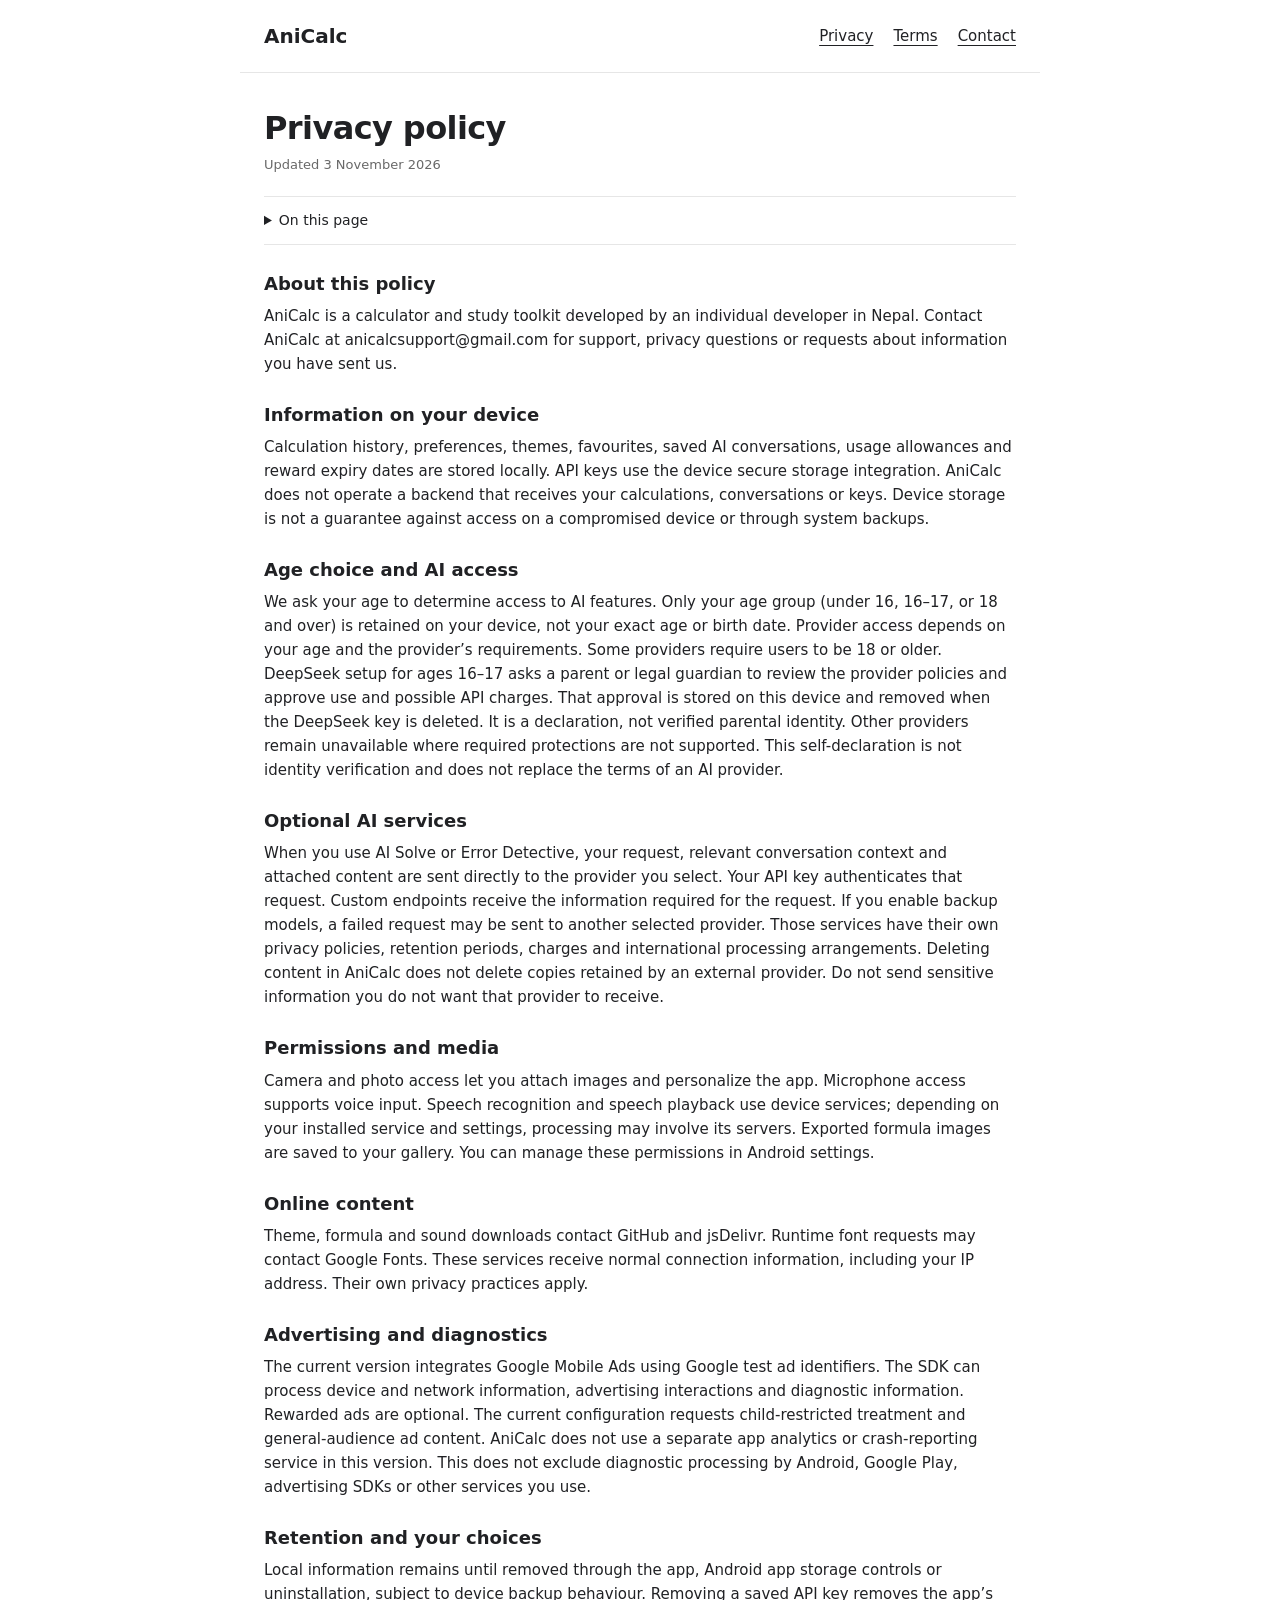
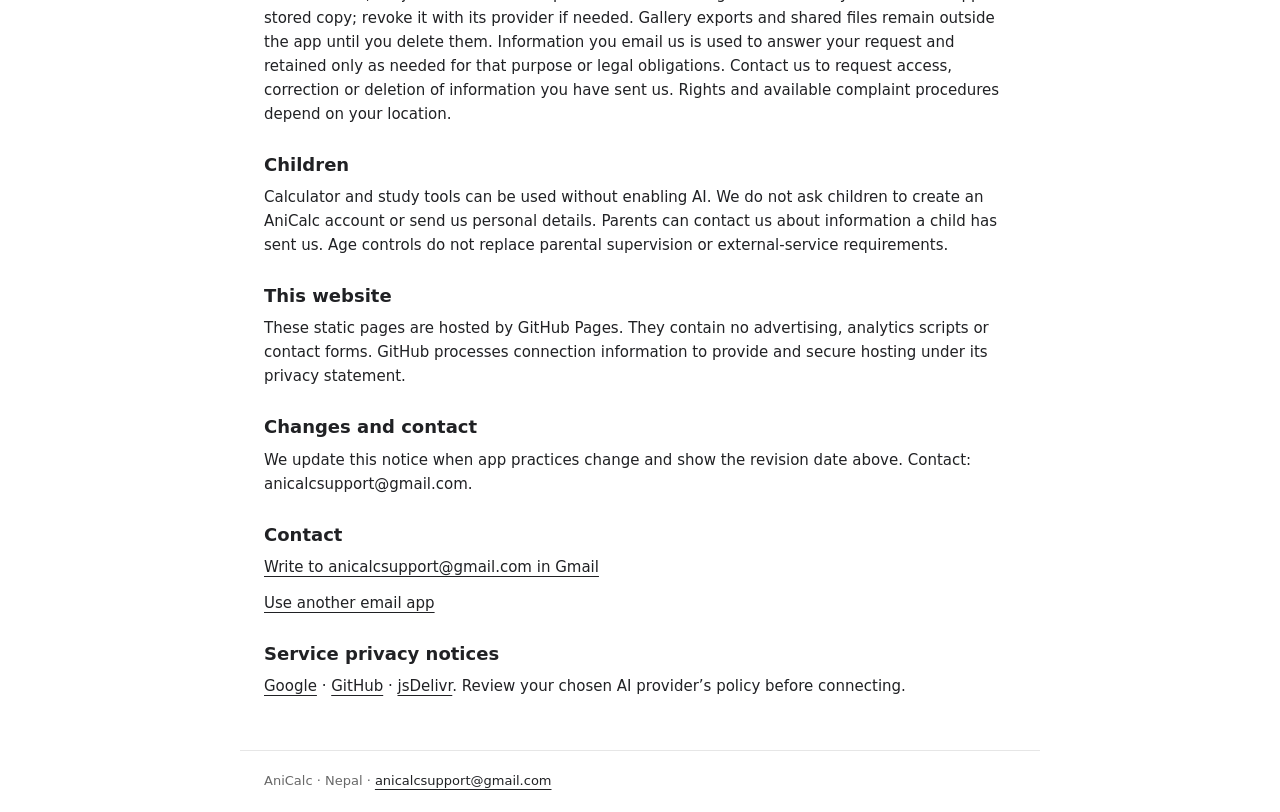
==== commit f271a822: "Clarify age groups and guardian declaration in privacy notice" ====
--- a/privacy.html
+++ b/privacy.html
@@ -1 +1 @@
-<!doctype html><html lang="en"><head><meta charset="utf-8"><meta name="viewport" content="width=device-width,initial-scale=1"><meta name="description" content="AniCalc privacy policy, terms of service and contact details"><title>Privacy policy | AniCalc</title><link rel="stylesheet" href="style.css"></head><body><header><a href="index.html">AniCalc</a><nav aria-label="Main navigation"><a href="privacy.html">Privacy</a><a href="terms.html">Terms</a><a href="index.html#contact">Contact</a></nav></header><main><h1>Privacy policy</h1><p class="date">Updated 3 November 2026</p><details class="contents"><summary>On this page</summary><nav class="toc" aria-label="On this page"><a href="#section-0">Who we are</a><a href="#section-1">Information on your device</a><a href="#section-2">Age choice and AI access</a><a href="#section-3">Optional AI services</a><a href="#section-4">Permissions and media</a><a href="#section-5">Online content</a><a href="#section-6">Advertising and diagnostics</a><a href="#section-7">Retention and your choices</a><a href="#section-8">Children</a><a href="#section-9">This website</a><a href="#section-10">Changes and contact</a></nav></details><section id="section-0"><h2>Who we are</h2><p>AniCalc is a calculator and study toolkit developed by an individual developer in Nepal. Contact AniCalc at anicalcsupport@gmail.com for support, privacy questions or requests about information you have sent us.</p></section><section id="section-1"><h2>Information on your device</h2><p>Calculation history, preferences, themes, favourites, saved AI conversations, usage allowances and reward expiry dates are stored locally. API keys use the device secure storage integration. AniCalc does not operate a backend that receives your calculations, conversations or keys. Device storage is not a guarantee against access on a compromised device or through system backups.</p></section><section id="section-2"><h2>Age choice and AI access</h2><p>We ask your age to determine access to AI features. Only an under-18 or 18-and-over choice is retained on your device, not your exact age or birth date. Provider access depends on your age and the provider’s requirements. Some providers require users to be 18 or older. Others require parent or guardian setup and additional protections; they remain unavailable where AniCalc does not yet support those requirements. This self-declaration is not identity verification and does not replace the terms of an AI provider.</p></section><section id="section-3"><h2>Optional AI services</h2><p>When you use AI Solve or Error Detective, your request, relevant conversation context and attached content are sent directly to the provider you select. Your API key authenticates that request. Custom endpoints receive the information required for the request. If you enable backup models, a failed request may be sent to another selected provider. Those services have their own privacy policies, retention periods, charges and international processing arrangements. Deleting content in AniCalc does not delete copies retained by an external provider. Do not send sensitive information you do not want that provider to receive.</p></section><section id="section-4"><h2>Permissions and media</h2><p>Camera and photo access let you attach images and personalize the app. Microphone access supports voice input. Speech recognition and speech playback use device services; depending on your installed service and settings, processing may involve its servers. Exported formula images are saved to your gallery. You can manage these permissions in Android settings.</p></section><section id="section-5"><h2>Online content</h2><p>Theme, formula and sound downloads contact GitHub and jsDelivr. Runtime font requests may contact Google Fonts. These services receive normal connection information, including your IP address. Their own privacy practices apply.</p></section><section id="section-6"><h2>Advertising and diagnostics</h2><p>The current version integrates Google Mobile Ads using Google test ad identifiers. The SDK can process device and network information, advertising interactions and diagnostic information. Rewarded ads are optional. The current configuration requests child-restricted treatment and general-audience ad content. AniCalc does not use a separate app analytics or crash-reporting service in this version. This does not exclude diagnostic processing by Android, Google Play, advertising SDKs or other services you use.</p></section><section id="section-7"><h2>Retention and your choices</h2><p>Local information remains until removed through the app, Android app storage controls or uninstallation, subject to device backup behaviour. Removing a saved API key removes the app’s stored copy; revoke it with its provider if needed. Gallery exports and shared files remain outside the app until you delete them. Information you email us is used to answer your request and retained only as needed for that purpose or legal obligations. Contact us to request access, correction or deletion of information you have sent us. Rights and available complaint procedures depend on your location.</p></section><section id="section-8"><h2>Children</h2><p>Calculator and study tools can be used without enabling AI. We do not ask children to create an AniCalc account or send us personal details. Parents can contact us about information a child has sent us. Age controls do not replace parental supervision or external-service requirements.</p></section><section id="section-9"><h2>This website</h2><p>These static pages are hosted by GitHub Pages. They contain no advertising, analytics scripts or contact forms. GitHub processes connection information to provide and secure hosting under its privacy statement.</p></section><section id="section-10"><h2>Changes and contact</h2><p>We update this notice when app practices change and show the revision date above. Contact: anicalcsupport@gmail.com.</p></section><h2>Contact</h2><p><a href="https://mail.google.com/mail/?view=cm&amp;fs=1&amp;to=anicalcsupport%40gmail.com&amp;su=AniCalc%20support" target="_blank" rel="noopener">Write to anicalcsupport@gmail.com in Gmail</a></p><p><a href="mailto:anicalcsupport@gmail.com?subject=AniCalc%20support">Use another email app</a></p><h2>Service privacy notices</h2><p><a href="https://policies.google.com/privacy">Google</a> · <a href="https://docs.github.com/en/site-policy/privacy-policies/github-general-privacy-statement">GitHub</a> · <a href="https://www.jsdelivr.com/terms/privacy-policy">jsDelivr</a>. Review your chosen AI provider’s policy before connecting.</p></main><footer>AniCalc · Nepal · <a href="https://mail.google.com/mail/?view=cm&amp;fs=1&amp;to=anicalcsupport%40gmail.com&amp;su=AniCalc%20support" target="_blank" rel="noopener">anicalcsupport@gmail.com</a></footer></body></html>+<!doctype html><html lang="en"><head><meta charset="utf-8"><meta name="viewport" content="width=device-width,initial-scale=1"><meta name="description" content="AniCalc privacy policy, terms of service and contact details"><title>Privacy policy | AniCalc</title><link rel="stylesheet" href="style.css"></head><body><header><a href="index.html">AniCalc</a><nav aria-label="Main navigation"><a href="privacy.html">Privacy</a><a href="terms.html">Terms</a><a href="index.html#contact">Contact</a></nav></header><main><h1>Privacy policy</h1><p class="date">Updated 3 November 2026</p><details class="contents"><summary>On this page</summary><nav class="toc" aria-label="On this page"><a href="#section-0">About this policy</a><a href="#section-1">Information on your device</a><a href="#section-2">Age choice and AI access</a><a href="#section-3">Optional AI services</a><a href="#section-4">Permissions and media</a><a href="#section-5">Online content</a><a href="#section-6">Advertising and diagnostics</a><a href="#section-7">Retention and your choices</a><a href="#section-8">Children</a><a href="#section-9">This website</a><a href="#section-10">Changes and contact</a></nav></details><section id="section-0"><h2>About this policy</h2><p>AniCalc is a calculator and study toolkit developed by an individual developer in Nepal. Contact AniCalc at anicalcsupport@gmail.com for support, privacy questions or requests about information you have sent us.</p></section><section id="section-1"><h2>Information on your device</h2><p>Calculation history, preferences, themes, favourites, saved AI conversations, usage allowances and reward expiry dates are stored locally. API keys use the device secure storage integration. AniCalc does not operate a backend that receives your calculations, conversations or keys. Device storage is not a guarantee against access on a compromised device or through system backups.</p></section><section id="section-2"><h2>Age choice and AI access</h2><p>We ask your age to determine access to AI features. Only your age group (under 16, 16–17, or 18 and over) is retained on your device, not your exact age or birth date. Provider access depends on your age and the provider’s requirements. Some providers require users to be 18 or older. DeepSeek setup for ages 16–17 asks a parent or legal guardian to review the provider policies and approve use and possible API charges. That approval is stored on this device and removed when the DeepSeek key is deleted. It is a declaration, not verified parental identity. Other providers remain unavailable where required protections are not supported. This self-declaration is not identity verification and does not replace the terms of an AI provider.</p></section><section id="section-3"><h2>Optional AI services</h2><p>When you use AI Solve or Error Detective, your request, relevant conversation context and attached content are sent directly to the provider you select. Your API key authenticates that request. Custom endpoints receive the information required for the request. If you enable backup models, a failed request may be sent to another selected provider. Those services have their own privacy policies, retention periods, charges and international processing arrangements. Deleting content in AniCalc does not delete copies retained by an external provider. Do not send sensitive information you do not want that provider to receive.</p></section><section id="section-4"><h2>Permissions and media</h2><p>Camera and photo access let you attach images and personalize the app. Microphone access supports voice input. Speech recognition and speech playback use device services; depending on your installed service and settings, processing may involve its servers. Exported formula images are saved to your gallery. You can manage these permissions in Android settings.</p></section><section id="section-5"><h2>Online content</h2><p>Theme, formula and sound downloads contact GitHub and jsDelivr. Runtime font requests may contact Google Fonts. These services receive normal connection information, including your IP address. Their own privacy practices apply.</p></section><section id="section-6"><h2>Advertising and diagnostics</h2><p>The current version integrates Google Mobile Ads using Google test ad identifiers. The SDK can process device and network information, advertising interactions and diagnostic information. Rewarded ads are optional. The current configuration requests child-restricted treatment and general-audience ad content. AniCalc does not use a separate app analytics or crash-reporting service in this version. This does not exclude diagnostic processing by Android, Google Play, advertising SDKs or other services you use.</p></section><section id="section-7"><h2>Retention and your choices</h2><p>Local information remains until removed through the app, Android app storage controls or uninstallation, subject to device backup behaviour. Removing a saved API key removes the app’s stored copy; revoke it with its provider if needed. Gallery exports and shared files remain outside the app until you delete them. Information you email us is used to answer your request and retained only as needed for that purpose or legal obligations. Contact us to request access, correction or deletion of information you have sent us. Rights and available complaint procedures depend on your location.</p></section><section id="section-8"><h2>Children</h2><p>Calculator and study tools can be used without enabling AI. We do not ask children to create an AniCalc account or send us personal details. Parents can contact us about information a child has sent us. Age controls do not replace parental supervision or external-service requirements.</p></section><section id="section-9"><h2>This website</h2><p>These static pages are hosted by GitHub Pages. They contain no advertising, analytics scripts or contact forms. GitHub processes connection information to provide and secure hosting under its privacy statement.</p></section><section id="section-10"><h2>Changes and contact</h2><p>We update this notice when app practices change and show the revision date above. Contact: anicalcsupport@gmail.com.</p></section><h2>Contact</h2><p><a href="https://mail.google.com/mail/?view=cm&amp;fs=1&amp;to=anicalcsupport%40gmail.com&amp;su=AniCalc%20support" target="_blank" rel="noopener">Write to anicalcsupport@gmail.com in Gmail</a></p><p><a href="mailto:anicalcsupport@gmail.com?subject=AniCalc%20support">Use another email app</a></p><h2>Service privacy notices</h2><p><a href="https://policies.google.com/privacy">Google</a> · <a href="https://docs.github.com/en/site-policy/privacy-policies/github-general-privacy-statement">GitHub</a> · <a href="https://www.jsdelivr.com/terms/privacy-policy">jsDelivr</a>. Review your chosen AI provider’s policy before connecting.</p></main><footer>AniCalc · Nepal · <a href="https://mail.google.com/mail/?view=cm&amp;fs=1&amp;to=anicalcsupport%40gmail.com&amp;su=AniCalc%20support" target="_blank" rel="noopener">anicalcsupport@gmail.com</a></footer></body></html>
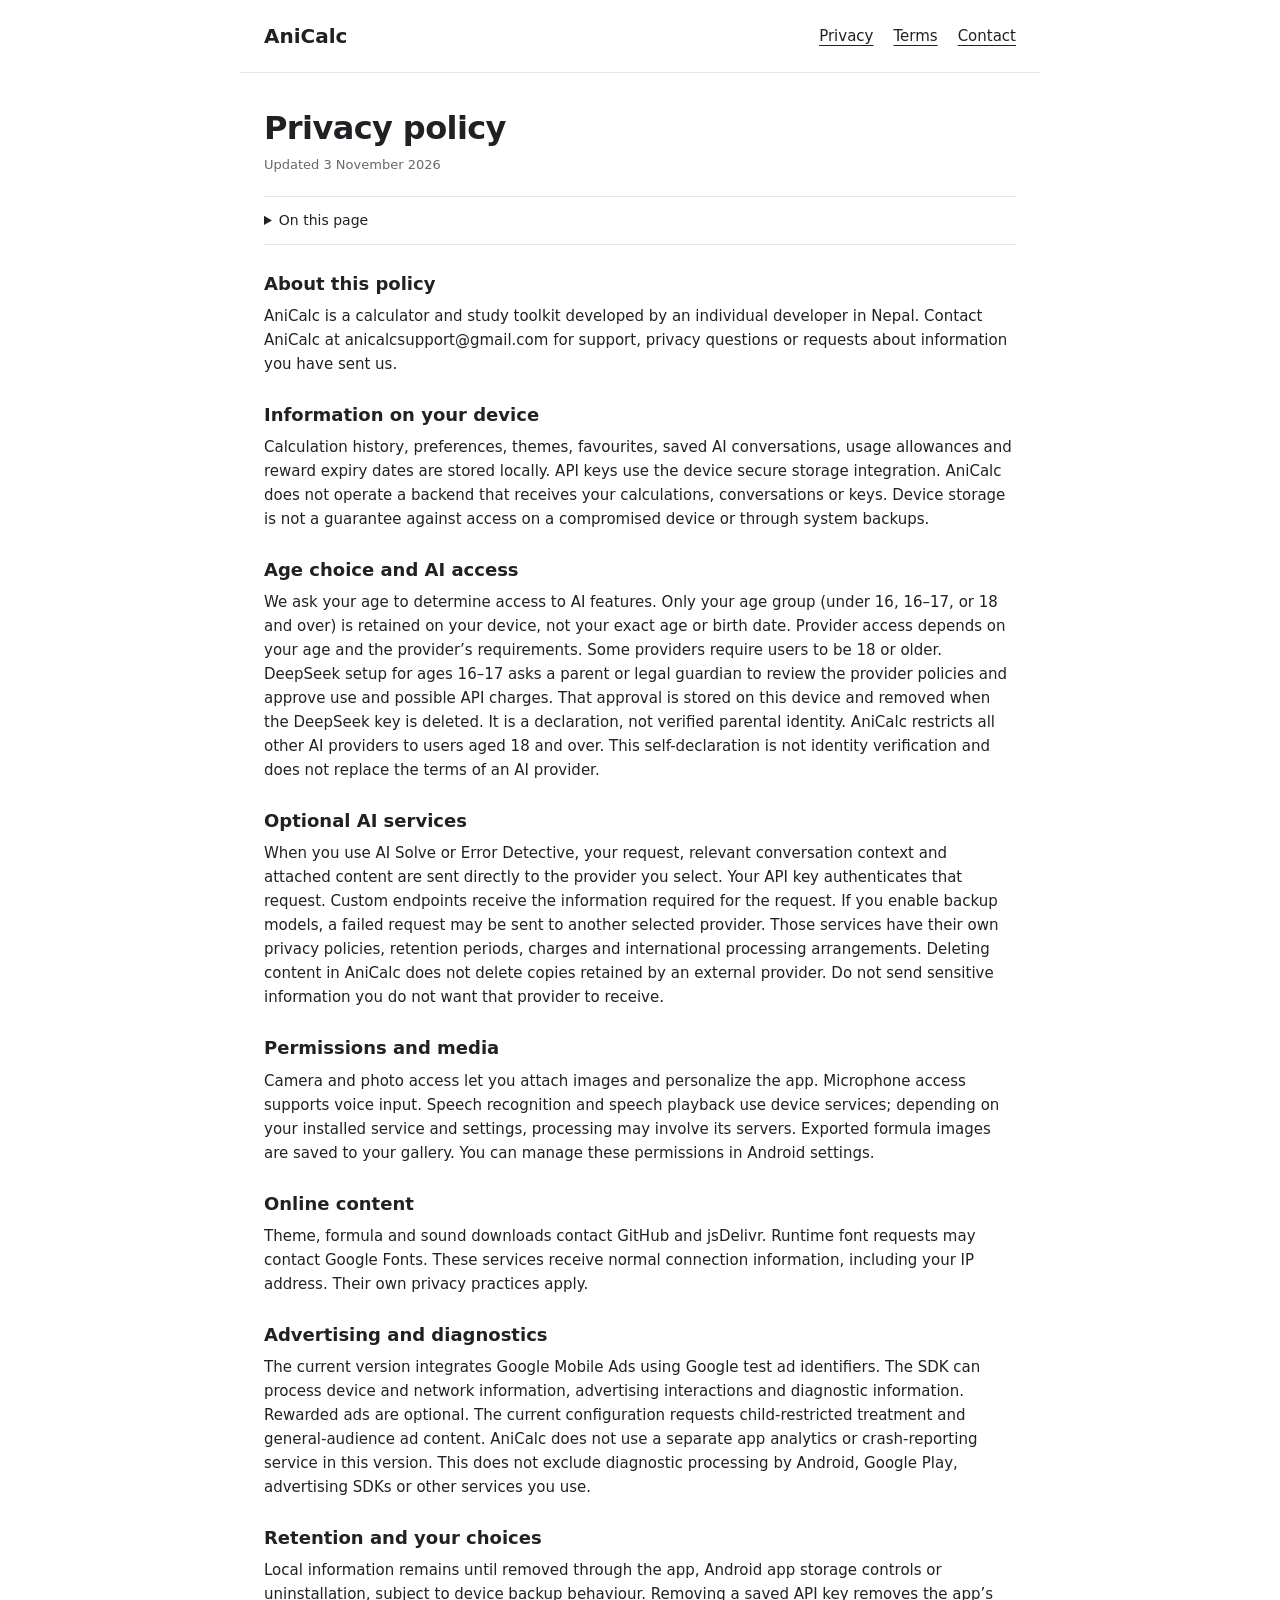
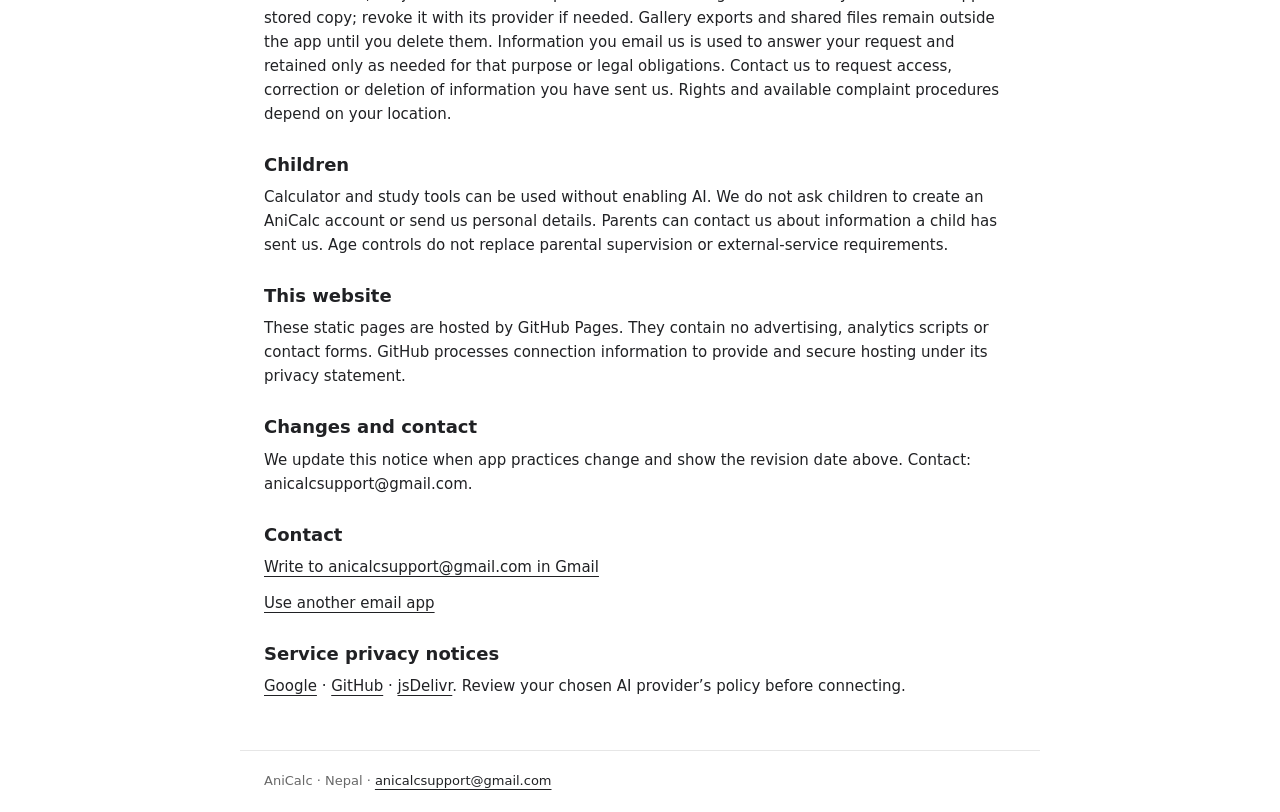
==== commit b568a36c: "Reflect AniCalc adult provider access policy" ====
--- a/privacy.html
+++ b/privacy.html
@@ -1 +1 @@
-<!doctype html><html lang="en"><head><meta charset="utf-8"><meta name="viewport" content="width=device-width,initial-scale=1"><meta name="description" content="AniCalc privacy policy, terms of service and contact details"><title>Privacy policy | AniCalc</title><link rel="stylesheet" href="style.css"></head><body><header><a href="index.html">AniCalc</a><nav aria-label="Main navigation"><a href="privacy.html">Privacy</a><a href="terms.html">Terms</a><a href="index.html#contact">Contact</a></nav></header><main><h1>Privacy policy</h1><p class="date">Updated 3 November 2026</p><details class="contents"><summary>On this page</summary><nav class="toc" aria-label="On this page"><a href="#section-0">About this policy</a><a href="#section-1">Information on your device</a><a href="#section-2">Age choice and AI access</a><a href="#section-3">Optional AI services</a><a href="#section-4">Permissions and media</a><a href="#section-5">Online content</a><a href="#section-6">Advertising and diagnostics</a><a href="#section-7">Retention and your choices</a><a href="#section-8">Children</a><a href="#section-9">This website</a><a href="#section-10">Changes and contact</a></nav></details><section id="section-0"><h2>About this policy</h2><p>AniCalc is a calculator and study toolkit developed by an individual developer in Nepal. Contact AniCalc at anicalcsupport@gmail.com for support, privacy questions or requests about information you have sent us.</p></section><section id="section-1"><h2>Information on your device</h2><p>Calculation history, preferences, themes, favourites, saved AI conversations, usage allowances and reward expiry dates are stored locally. API keys use the device secure storage integration. AniCalc does not operate a backend that receives your calculations, conversations or keys. Device storage is not a guarantee against access on a compromised device or through system backups.</p></section><section id="section-2"><h2>Age choice and AI access</h2><p>We ask your age to determine access to AI features. Only your age group (under 16, 16–17, or 18 and over) is retained on your device, not your exact age or birth date. Provider access depends on your age and the provider’s requirements. Some providers require users to be 18 or older. DeepSeek setup for ages 16–17 asks a parent or legal guardian to review the provider policies and approve use and possible API charges. That approval is stored on this device and removed when the DeepSeek key is deleted. It is a declaration, not verified parental identity. Other providers remain unavailable where required protections are not supported. This self-declaration is not identity verification and does not replace the terms of an AI provider.</p></section><section id="section-3"><h2>Optional AI services</h2><p>When you use AI Solve or Error Detective, your request, relevant conversation context and attached content are sent directly to the provider you select. Your API key authenticates that request. Custom endpoints receive the information required for the request. If you enable backup models, a failed request may be sent to another selected provider. Those services have their own privacy policies, retention periods, charges and international processing arrangements. Deleting content in AniCalc does not delete copies retained by an external provider. Do not send sensitive information you do not want that provider to receive.</p></section><section id="section-4"><h2>Permissions and media</h2><p>Camera and photo access let you attach images and personalize the app. Microphone access supports voice input. Speech recognition and speech playback use device services; depending on your installed service and settings, processing may involve its servers. Exported formula images are saved to your gallery. You can manage these permissions in Android settings.</p></section><section id="section-5"><h2>Online content</h2><p>Theme, formula and sound downloads contact GitHub and jsDelivr. Runtime font requests may contact Google Fonts. These services receive normal connection information, including your IP address. Their own privacy practices apply.</p></section><section id="section-6"><h2>Advertising and diagnostics</h2><p>The current version integrates Google Mobile Ads using Google test ad identifiers. The SDK can process device and network information, advertising interactions and diagnostic information. Rewarded ads are optional. The current configuration requests child-restricted treatment and general-audience ad content. AniCalc does not use a separate app analytics or crash-reporting service in this version. This does not exclude diagnostic processing by Android, Google Play, advertising SDKs or other services you use.</p></section><section id="section-7"><h2>Retention and your choices</h2><p>Local information remains until removed through the app, Android app storage controls or uninstallation, subject to device backup behaviour. Removing a saved API key removes the app’s stored copy; revoke it with its provider if needed. Gallery exports and shared files remain outside the app until you delete them. Information you email us is used to answer your request and retained only as needed for that purpose or legal obligations. Contact us to request access, correction or deletion of information you have sent us. Rights and available complaint procedures depend on your location.</p></section><section id="section-8"><h2>Children</h2><p>Calculator and study tools can be used without enabling AI. We do not ask children to create an AniCalc account or send us personal details. Parents can contact us about information a child has sent us. Age controls do not replace parental supervision or external-service requirements.</p></section><section id="section-9"><h2>This website</h2><p>These static pages are hosted by GitHub Pages. They contain no advertising, analytics scripts or contact forms. GitHub processes connection information to provide and secure hosting under its privacy statement.</p></section><section id="section-10"><h2>Changes and contact</h2><p>We update this notice when app practices change and show the revision date above. Contact: anicalcsupport@gmail.com.</p></section><h2>Contact</h2><p><a href="https://mail.google.com/mail/?view=cm&amp;fs=1&amp;to=anicalcsupport%40gmail.com&amp;su=AniCalc%20support" target="_blank" rel="noopener">Write to anicalcsupport@gmail.com in Gmail</a></p><p><a href="mailto:anicalcsupport@gmail.com?subject=AniCalc%20support">Use another email app</a></p><h2>Service privacy notices</h2><p><a href="https://policies.google.com/privacy">Google</a> · <a href="https://docs.github.com/en/site-policy/privacy-policies/github-general-privacy-statement">GitHub</a> · <a href="https://www.jsdelivr.com/terms/privacy-policy">jsDelivr</a>. Review your chosen AI provider’s policy before connecting.</p></main><footer>AniCalc · Nepal · <a href="https://mail.google.com/mail/?view=cm&amp;fs=1&amp;to=anicalcsupport%40gmail.com&amp;su=AniCalc%20support" target="_blank" rel="noopener">anicalcsupport@gmail.com</a></footer></body></html>+<!doctype html><html lang="en"><head><meta charset="utf-8"><meta name="viewport" content="width=device-width,initial-scale=1"><meta name="description" content="AniCalc privacy policy, terms of service and contact details"><title>Privacy policy | AniCalc</title><link rel="stylesheet" href="style.css"></head><body><header><a href="index.html">AniCalc</a><nav aria-label="Main navigation"><a href="privacy.html">Privacy</a><a href="terms.html">Terms</a><a href="index.html#contact">Contact</a></nav></header><main><h1>Privacy policy</h1><p class="date">Updated 3 November 2026</p><details class="contents"><summary>On this page</summary><nav class="toc" aria-label="On this page"><a href="#section-0">About this policy</a><a href="#section-1">Information on your device</a><a href="#section-2">Age choice and AI access</a><a href="#section-3">Optional AI services</a><a href="#section-4">Permissions and media</a><a href="#section-5">Online content</a><a href="#section-6">Advertising and diagnostics</a><a href="#section-7">Retention and your choices</a><a href="#section-8">Children</a><a href="#section-9">This website</a><a href="#section-10">Changes and contact</a></nav></details><section id="section-0"><h2>About this policy</h2><p>AniCalc is a calculator and study toolkit developed by an individual developer in Nepal. Contact AniCalc at anicalcsupport@gmail.com for support, privacy questions or requests about information you have sent us.</p></section><section id="section-1"><h2>Information on your device</h2><p>Calculation history, preferences, themes, favourites, saved AI conversations, usage allowances and reward expiry dates are stored locally. API keys use the device secure storage integration. AniCalc does not operate a backend that receives your calculations, conversations or keys. Device storage is not a guarantee against access on a compromised device or through system backups.</p></section><section id="section-2"><h2>Age choice and AI access</h2><p>We ask your age to determine access to AI features. Only your age group (under 16, 16–17, or 18 and over) is retained on your device, not your exact age or birth date. Provider access depends on your age and the provider’s requirements. Some providers require users to be 18 or older. DeepSeek setup for ages 16–17 asks a parent or legal guardian to review the provider policies and approve use and possible API charges. That approval is stored on this device and removed when the DeepSeek key is deleted. It is a declaration, not verified parental identity. AniCalc restricts all other AI providers to users aged 18 and over. This self-declaration is not identity verification and does not replace the terms of an AI provider.</p></section><section id="section-3"><h2>Optional AI services</h2><p>When you use AI Solve or Error Detective, your request, relevant conversation context and attached content are sent directly to the provider you select. Your API key authenticates that request. Custom endpoints receive the information required for the request. If you enable backup models, a failed request may be sent to another selected provider. Those services have their own privacy policies, retention periods, charges and international processing arrangements. Deleting content in AniCalc does not delete copies retained by an external provider. Do not send sensitive information you do not want that provider to receive.</p></section><section id="section-4"><h2>Permissions and media</h2><p>Camera and photo access let you attach images and personalize the app. Microphone access supports voice input. Speech recognition and speech playback use device services; depending on your installed service and settings, processing may involve its servers. Exported formula images are saved to your gallery. You can manage these permissions in Android settings.</p></section><section id="section-5"><h2>Online content</h2><p>Theme, formula and sound downloads contact GitHub and jsDelivr. Runtime font requests may contact Google Fonts. These services receive normal connection information, including your IP address. Their own privacy practices apply.</p></section><section id="section-6"><h2>Advertising and diagnostics</h2><p>The current version integrates Google Mobile Ads using Google test ad identifiers. The SDK can process device and network information, advertising interactions and diagnostic information. Rewarded ads are optional. The current configuration requests child-restricted treatment and general-audience ad content. AniCalc does not use a separate app analytics or crash-reporting service in this version. This does not exclude diagnostic processing by Android, Google Play, advertising SDKs or other services you use.</p></section><section id="section-7"><h2>Retention and your choices</h2><p>Local information remains until removed through the app, Android app storage controls or uninstallation, subject to device backup behaviour. Removing a saved API key removes the app’s stored copy; revoke it with its provider if needed. Gallery exports and shared files remain outside the app until you delete them. Information you email us is used to answer your request and retained only as needed for that purpose or legal obligations. Contact us to request access, correction or deletion of information you have sent us. Rights and available complaint procedures depend on your location.</p></section><section id="section-8"><h2>Children</h2><p>Calculator and study tools can be used without enabling AI. We do not ask children to create an AniCalc account or send us personal details. Parents can contact us about information a child has sent us. Age controls do not replace parental supervision or external-service requirements.</p></section><section id="section-9"><h2>This website</h2><p>These static pages are hosted by GitHub Pages. They contain no advertising, analytics scripts or contact forms. GitHub processes connection information to provide and secure hosting under its privacy statement.</p></section><section id="section-10"><h2>Changes and contact</h2><p>We update this notice when app practices change and show the revision date above. Contact: anicalcsupport@gmail.com.</p></section><h2>Contact</h2><p><a href="https://mail.google.com/mail/?view=cm&amp;fs=1&amp;to=anicalcsupport%40gmail.com&amp;su=AniCalc%20support" target="_blank" rel="noopener">Write to anicalcsupport@gmail.com in Gmail</a></p><p><a href="mailto:anicalcsupport@gmail.com?subject=AniCalc%20support">Use another email app</a></p><h2>Service privacy notices</h2><p><a href="https://policies.google.com/privacy">Google</a> · <a href="https://docs.github.com/en/site-policy/privacy-policies/github-general-privacy-statement">GitHub</a> · <a href="https://www.jsdelivr.com/terms/privacy-policy">jsDelivr</a>. Review your chosen AI provider’s policy before connecting.</p></main><footer>AniCalc · Nepal · <a href="https://mail.google.com/mail/?view=cm&amp;fs=1&amp;to=anicalcsupport%40gmail.com&amp;su=AniCalc%20support" target="_blank" rel="noopener">anicalcsupport@gmail.com</a></footer></body></html>
